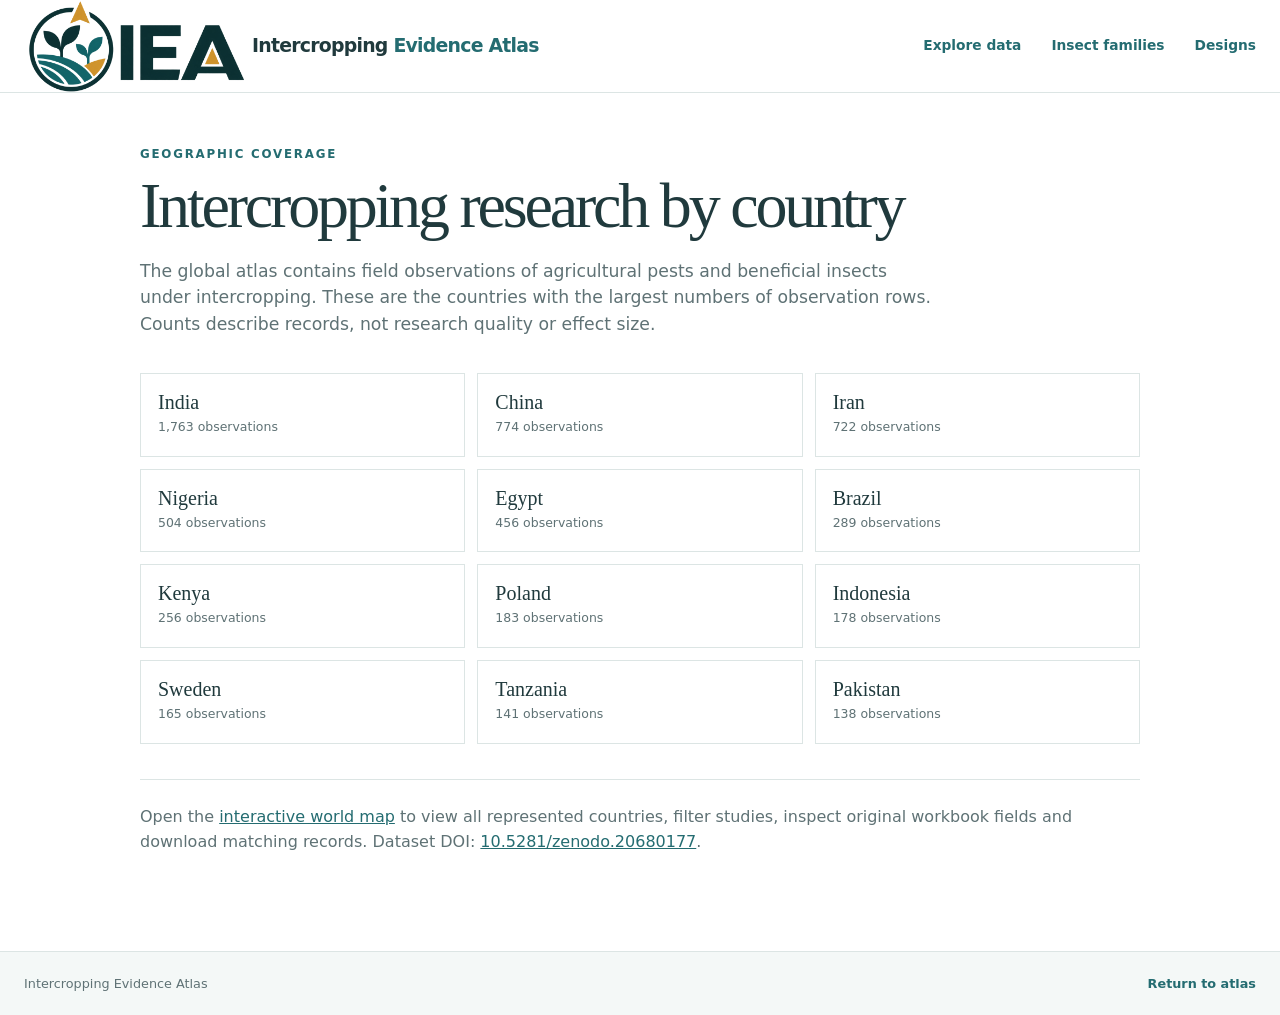
==== topics/countries.html @ 12a6d49b "Add analytics SEO citations and search verification" ====
<!doctype html><html lang="en"><head><meta charset="utf-8"><meta name="viewport" content="width=device-width,initial-scale=1">
<title>Intercropping Research by Country | Evidence Atlas</title><meta name="description" content="Explore global intercropping and insect-abundance observations by country, including India, China, Iran, Nigeria, Egypt, Brazil and Kenya."><meta name="robots" content="index,follow,max-image-preview:large"><meta name="google-analytics-id" content=""><link rel="canonical" href="https://adrijaeco.github.io/Intercropping/topics/countries.html"><link rel="icon" href="../assets/iea-logo.png"><link rel="stylesheet" href="../style.css"></head>
<body><header class="top"><div class="shell top-inner"><a class="brand" href="../"><img src="../assets/iea-logo.png" alt=""><span class="brand-name">Intercropping <em>Evidence Atlas</em></span></a><nav><a href="../#explore">Explore data</a><a href="insect-families.html">Insect families</a><a href="intercropping-designs.html">Designs</a></nav></div></header>
<main class="shell topic-page"><p class="eyebrow">GEOGRAPHIC COVERAGE</p><h1>Intercropping research by country</h1><p class="lead">The global atlas contains field observations of agricultural pests and beneficial insects under intercropping. These are the countries with the largest numbers of observation rows. Counts describe records, not research quality or effect size.</p>
<div class="topic-grid">
<a class="topic-card" href="../?country=India#explore"><strong>India</strong><span>1,763 observations</span></a><a class="topic-card" href="../?country=China#explore"><strong>China</strong><span>774 observations</span></a><a class="topic-card" href="../?country=Iran#explore"><strong>Iran</strong><span>722 observations</span></a><a class="topic-card" href="../?country=Nigeria#explore"><strong>Nigeria</strong><span>504 observations</span></a><a class="topic-card" href="../?country=Egypt#explore"><strong>Egypt</strong><span>456 observations</span></a><a class="topic-card" href="../?country=Brazil#explore"><strong>Brazil</strong><span>289 observations</span></a><a class="topic-card" href="../?country=Kenya#explore"><strong>Kenya</strong><span>256 observations</span></a><a class="topic-card" href="../?country=Poland#explore"><strong>Poland</strong><span>183 observations</span></a><a class="topic-card" href="../?country=Indonesia#explore"><strong>Indonesia</strong><span>178 observations</span></a><a class="topic-card" href="../?country=Sweden#explore"><strong>Sweden</strong><span>165 observations</span></a><a class="topic-card" href="../?country=Tanzania#explore"><strong>Tanzania</strong><span>141 observations</span></a><a class="topic-card" href="../?country=Pakistan#explore"><strong>Pakistan</strong><span>138 observations</span></a>
</div><p class="topic-note">Open the <a href="../#explore">interactive world map</a> to view all represented countries, filter studies, inspect original workbook fields and download matching records. Dataset DOI: <a href="https://doi.org/10.5281/zenodo.20680177">10.5281/zenodo.20680177</a>.</p></main><footer><div class="shell"><span>Intercropping Evidence Atlas</span><div class="curator"><a href="../">Return to atlas</a></div></div></footer><script src="../analytics.js" defer></script></body></html>
---- style.css ----
:root{--ink:#203a3d;--soft:#5f7275;--line:#dce5e4;--teal:#246c71;--pest:#dc7657;--beneficial:#3e9790;--other:#9aa8a9}
*{box-sizing:border-box}
html{scroll-behavior:smooth}
body{margin:0;background:white;color:var(--ink);font:16px/1.55 system-ui,-apple-system,Segoe UI,sans-serif}
button,input,select{font:inherit}
a{color:var(--teal)}
.shell{width:min(1420px,calc(100% - 48px));margin:auto}
.top{border-bottom:1px solid var(--line);background:white}
.top-inner{display:flex;justify-content:space-between;align-items:center;min-height:68px;gap:20px}
.brand{display:flex;align-items:center;gap:8px;text-decoration:none;color:var(--ink);font-weight:800;letter-spacing:-.04em;font-size:1.18rem}
.brand img{display:block;width:220px;height:92px;object-fit:contain}
.brand-name{white-space:nowrap}
.brand-name em{color:var(--teal);font-style:normal}
nav{display:flex;gap:30px}
nav a{text-decoration:none;font-size:.86rem;font-weight:700}
.intro{padding:48px 0 34px;max-width:890px}
.eyebrow{font-size:.74rem;color:var(--teal);font-weight:850;letter-spacing:.15em;margin:0 0 9px}
.intro h1{font:400 clamp(2.65rem,5vw,5.4rem)/1.04 Georgia,serif;letter-spacing:-.055em;margin:0 0 19px}
.intro h1 em{color:var(--teal);font-weight:400}
.intro>p:last-child{max-width:740px;color:var(--soft);font-size:1.08rem;margin:0}
.seo-intro{max-width:1000px;padding-bottom:28px}
.seo-intro>p:not(.eyebrow){max-width:850px;color:var(--soft);font-size:1.08rem;margin:0}
.topic-links{display:flex;flex-wrap:wrap;gap:9px;list-style:none;margin:22px 0 0;padding:0}
.topic-links a{display:block;border:1px solid var(--line);border-radius:999px;padding:7px 13px;text-decoration:none;font-size:.82rem;font-weight:750}
.summary{display:grid;grid-template-columns:repeat(4,1fr);border-top:1px solid var(--ink);border-bottom:1px solid var(--line);margin:5px 0 44px}
.summary div{padding:17px 24px 19px;border-right:1px solid var(--line)}
.summary div:first-child{padding-left:0}
.summary div:last-child{border:0}
.summary strong{display:block;font:400 2.3rem Georgia,serif;line-height:1.1;color:var(--teal)}
.summary span{font-size:.82rem;color:var(--soft)}
.section-head{display:flex;justify-content:space-between;align-items:end;gap:30px;margin-bottom:22px}
.section-head h2,.about h2{font:400 2.25rem/1.1 Georgia,serif;letter-spacing:-.04em;margin:0 0 7px}
.section-head p:not(.eyebrow){color:var(--soft);margin:0}
.legend{display:flex;gap:17px;flex-wrap:wrap;font-size:.78rem;color:var(--soft);white-space:nowrap}
.legend span{display:flex;align-items:center;gap:6px}
.legend i{width:10px;height:10px;border-radius:50%;display:inline-block}
.legend .pest{background:var(--pest)}
.legend .beneficial{background:var(--beneficial)}
.legend .other{background:var(--other)}
.filters{display:grid;grid-template-columns:repeat(4,minmax(120px,1fr)) minmax(180px,1.3fr) auto;gap:11px;align-items:end;margin-bottom:15px}
.filters label,.group-select{display:flex;flex-direction:column;gap:5px;color:#4d6668;font-size:.78rem;font-weight:750}
.filters select,.filters input,.group-select select{border:1px solid #cbd8d8;background:white;color:var(--ink);border-radius:4px;min-height:43px;padding:9px;max-width:100%;font-size:.88rem}
.filters button,.secondary,.primary,.group-card button{min-height:43px;border:1px solid var(--teal);border-radius:4px;padding:9px 14px;background:white;color:var(--teal);font-weight:750;font-size:.82rem;cursor:pointer;text-decoration:none;display:inline-flex;align-items:center;justify-content:center}
.primary,.group-card button.primary{background:var(--teal);color:white}
.filters button:hover,.secondary:hover,.group-card button:hover{background:#edf6f5}
.primary:hover,.group-card button.primary:hover{background:#194f53}
.plot-layout{display:grid;grid-template-columns:minmax(0,1.65fr) minmax(320px,.72fr);gap:15px;align-items:stretch}
.plot-card,.detail-card{border:1px solid var(--line);border-radius:5px;background:white;min-width:0}
.plot-card{padding:17px}
.plot-meta,.detail-top{display:flex;justify-content:space-between;gap:10px;align-items:center}
.plot-meta strong{font-size:.92rem}
.plot-meta span,.plot-axis{font-size:.75rem;color:var(--soft)}
.canvas-wrap{position:relative;margin-top:14px;background:#f8fbfa;border:1px solid #e5eeeb}
.canvas-wrap canvas{display:block;width:100%;height:auto;cursor:crosshair}
.tooltip{position:absolute;background:var(--ink);color:white;border-radius:3px;padding:7px 9px;pointer-events:none;max-width:260px;font-size:.72rem;line-height:1.35;z-index:2}
.plot-axis{display:flex;justify-content:space-between;margin-top:9px}
.detail-card{padding:20px;max-height:580px;overflow:auto}
.detail-top .eyebrow{margin:0}
.detail-top span{font-size:.72rem;color:var(--soft)}
.detail-card h3{font:400 1.35rem/1.23 Georgia,serif;margin:15px 0 7px}
.muted{color:var(--soft)}
#detail-subtitle{font-size:.82rem;margin:0 0 14px}
.highlights{display:grid;grid-template-columns:1fr 1fr;gap:8px;margin-bottom:13px}
.highlights div{background:#f3f8f6;padding:8px}
.highlights small{display:block;color:var(--soft);font-size:.69rem}
.highlights strong{font-size:.81rem}
#detail-doi{font-size:.78rem;font-weight:750}
.detail-card details{border-top:1px solid var(--line);margin-top:18px;padding-top:12px}
.detail-card summary{font-size:.82rem;font-weight:800;cursor:pointer}
.fields{margin-top:10px}
.fields div{display:grid;grid-template-columns:45% 55%;gap:7px;padding:6px 0;border-bottom:1px solid #edf0ef;font-size:.73rem;overflow-wrap:anywhere}
.fields dt{color:var(--soft)}
.fields dd{margin:0;font-weight:600}
.data-actions{display:flex;align-items:center;gap:10px;flex-wrap:wrap;padding:15px 0 0}
.data-actions p{font-size:.84rem;color:var(--soft);margin:0 auto 0 0}
.groups{padding:75px 0 65px}
.group-select select{min-width:205px}
.group-list{display:grid;grid-template-columns:repeat(3,1fr);gap:10px}
.group-card{border:1px solid var(--line);padding:17px;min-width:0}
.group-card h3{margin:0;font:400 1.16rem Georgia,serif;overflow-wrap:anywhere}
.group-card p{margin:4px 0 13px;color:var(--soft);font-size:.77rem}
.group-actions{display:flex;gap:8px}
.group-card button{min-height:34px;padding:5px 10px;font-size:.75rem}
.group-diagrams{margin:0 0 18px}
.group-diagrams figure{margin:0;border:1px solid var(--line);border-radius:7px;overflow:hidden;background:#faf8f1}
.group-diagrams img{display:block;width:100%;height:auto}
.group-diagrams figcaption{display:flex;align-items:baseline;gap:12px;padding:12px 16px;border-top:1px solid var(--line)}
.group-diagrams figcaption strong{font:400 1.15rem Georgia,serif}
.group-diagrams figcaption span{font-size:.78rem;color:var(--soft)}
.about{border-top:1px solid var(--line);padding:54px 0 75px}
.about-cols{display:grid;grid-template-columns:1fr 1fr;gap:45px;max-width:1080px;color:#52676a}
.about-cols p{margin:11px 0}
.source{font-size:.8rem;color:var(--soft);margin-top:24px}
footer{background:#f4f8f7;border-top:1px solid var(--line);padding:22px 0;color:var(--soft);font-size:.8rem}
button:focus-visible,a:focus-visible,select:focus-visible,input:focus-visible,canvas:focus-visible{outline:3px solid #7bb8ac;outline-offset:2px}
@media(max-width:1100px){.filters{grid-template-columns:repeat(3,1fr)}
.plot-layout{grid-template-columns:1fr}
.detail-card{max-height:none}
.group-list{grid-template-columns:repeat(2,1fr)}
}
@media(max-width:650px){.shell{width:calc(100% - 28px)}
.top-inner{flex-direction:column;align-items:start;padding:14px 0}
.brand{flex-direction:column;align-items:start;gap:3px}
.brand img{width:180px;height:75px}
.brand-name{font-size:1rem}
.top nav{gap:16px}
.intro{padding-top:33px}
.intro h1{font-size:2.65rem}
.summary{grid-template-columns:repeat(2,1fr)}
.summary div{padding:15px!important;border-bottom:1px solid var(--line)}
.section-head{flex-direction:column;align-items:start}
.filters{grid-template-columns:repeat(2,minmax(0,1fr))}
.filters .search-filter,.filters button{grid-column:span 2}
.plot-axis span{display:none}
.group-list,.about-cols{grid-template-columns:1fr}
.data-actions{align-items:stretch}
.data-actions p{width:100%}
}

.record-nav{display:flex;align-items:center;justify-content:space-between;gap:7px;margin:17px 0 0}
.record-nav button{border:1px solid var(--line);background:white;color:var(--teal);border-radius:4px;padding:6px 8px;font-size:.73rem;font-weight:750;cursor:pointer}
.record-nav button:disabled{opacity:.4;cursor:default}
.record-nav span{font-size:.72rem;color:var(--soft);text-align:center}
.size-legend{display:flex;align-items:center;gap:16px;min-height:47px;border-top:1px solid var(--line);margin-top:9px;padding-top:9px;font-size:.74rem;color:var(--soft)}
.size-legend strong{font-size:.72rem;color:var(--ink)}
.size-legend span{display:flex;align-items:center;gap:6px}
.size-legend i{display:inline-block;border-radius:50%;background:#657879;flex:none}
.article-download{display:block;width:100%;margin:16px 0 0;background:var(--teal);color:white;border:0;border-radius:4px;padding:9px 12px;font-size:.78rem;font-weight:750;cursor:pointer}
.article-download:disabled{opacity:.4;cursor:default}
/* Map-first layout */
.explore{padding-top:32px}
.explore .section-head h1,.explore .section-head h2{font:400 clamp(2.2rem,4vw,3.5rem)/1.08 Georgia,serif;letter-spacing:-.045em;margin:0 0 7px}
.explore .section-head p{max-width:750px}
.plot-layout{display:block}
.plot-card{width:100%}
.canvas-wrap canvas{touch-action:none;cursor:grab}
.canvas-wrap canvas.dragging{cursor:grabbing}
.map-controls{display:flex;align-items:center;gap:8px}
.map-controls span{margin-right:10px}
.map-controls button{background:white;border:1px solid var(--line);border-radius:4px;color:var(--teal);font-weight:800;min-width:32px;height:32px;cursor:pointer}
.map-controls button:hover{background:#edf6f5}
.detail-backdrop{position:fixed;inset:0;z-index:40;background:rgba(16,40,42,.5)}
.detail-backdrop[hidden]{display:none}
.detail-card{display:none;position:fixed;z-index:41;right:0;top:0;bottom:0;width:min(520px,100%);max-height:none;border:0;border-radius:0;box-shadow:-10px 0 35px rgba(22,52,54,.16);padding:30px;overflow:auto}
.detail-card.open{display:block}
.close-detail{float:right;background:transparent;border:0;color:var(--ink);font-size:1.7rem;line-height:1;cursor:pointer;margin:-4px -5px 10px 8px}
.contribute{border-top:1px solid var(--line);padding:46px 0;display:flex;align-items:center;justify-content:space-between;gap:25px}
.citation{border-top:1px solid var(--line);padding:54px 0}
.citation .section-head{max-width:900px}
.citation-grid{display:grid;grid-template-columns:1fr 1fr;gap:14px}
.citation-grid article{border:1px solid var(--line);padding:20px}
.citation-grid h3{font:400 1.25rem Georgia,serif;margin:0 0 10px}
.citation-grid p{color:#435d60;margin:0 0 16px}
.bibtex{border:1px solid var(--line);margin-top:14px;padding:16px 20px}
.bibtex summary{cursor:pointer;font-weight:800}
.bibtex pre{white-space:pre-wrap;overflow-wrap:anywhere;background:#f3f8f6;padding:14px;font:13px/1.55 ui-monospace,SFMono-Regular,Consolas,monospace}
.citation-guidance{max-width:950px;color:var(--soft);margin:18px 0 0}
.copy-status{min-height:1.5em;color:var(--teal);font-size:.85rem;font-weight:700}
.contribute h2{font:400 2rem Georgia,serif;letter-spacing:-.04em;margin:0 0 5px}
.contribute p:last-child{margin:0;color:var(--soft)}
footer .shell{display:flex;justify-content:space-between;gap:15px}
.curator{display:flex;align-items:center;gap:14px;flex-wrap:wrap}
.curator a{text-decoration:none;font-weight:700}
@media(max-width:650px){.explore{padding-top:24px}
.map-controls{flex-wrap:wrap}
.map-controls span{width:100%}
.detail-card{padding:21px}
.contribute{align-items:start;flex-direction:column}
.plot-meta{align-items:start}
}


.contribute{align-items:start;display:grid;grid-template-columns:minmax(240px,.55fr) minmax(0,1fr);gap:45px}
.contribute>div{max-width:370px}
.contribution-form{display:grid;grid-template-columns:repeat(2,minmax(0,1fr));gap:14px}
.contribution-form label{display:flex;flex-direction:column;gap:5px;color:#4d6668;font-size:.88rem;font-weight:700}
.contribution-form .wide{grid-column:1/-1}
.contribution-form input,.contribution-form textarea{width:100%;border:1px solid #cbd8d8;background:white;color:var(--ink);border-radius:4px;padding:10px 12px;font-size:1rem;min-height:44px}
.contribution-form textarea{resize:vertical}
.form-actions{display:flex;align-items:center;gap:15px;flex-wrap:wrap}
.form-actions span{color:var(--soft);font-size:.83rem}
.boundary-note{color:#9d594b}
@media(max-width:900px){.contribute{grid-template-columns:1fr;gap:22px}
.citation-grid{grid-template-columns:1fr}
}
@media(max-width:650px){.contribution-form{grid-template-columns:1fr}
.contribution-form label{grid-column:1/-1}
}


.design-line{padding:10px 12px;background:#f3f8f6;font-size:.84rem;line-height:1.55;margin:0 0 12px}
.abundance-chart{padding:12px 0 16px;border-top:1px solid var(--line);border-bottom:1px solid var(--line);margin:16px 0}
.abundance-chart h4{font-size:.94rem;margin:0 0 2px}
.abundance-chart p{font-size:.76rem;color:var(--soft);margin:0 0 12px}
.abundance-row{display:grid;grid-template-columns:135px minmax(80px,1fr) 80px;align-items:center;gap:7px;margin:9px 0;font-size:.76rem}
.abundance-row>span{overflow-wrap:anywhere}
.abundance-row strong{text-align:right;overflow-wrap:anywhere}
.abundance-track{height:13px;background:#eef3f2;border-radius:2px}
.abundance-track i{height:100%;display:block;background:#9aa8a9;border-radius:2px}
.abundance-track i.intercrop-bar{background:var(--teal)}
.abundance-chart small{display:block;color:var(--soft);line-height:1.4;margin-top:10px}
.faq{border-top:1px solid var(--line);padding:54px 0}
.faq h2{font:400 2rem Georgia,serif;margin:0 0 18px}
.faq-items{max-width:850px}
.faq-items details{border-bottom:1px solid var(--line);padding:12px 0}
.faq-items summary{cursor:pointer;font-weight:700}
.faq-items p{color:var(--soft);margin:9px 0}
.comment-form{max-width:850px;display:grid;gap:12px;margin-top:27px}
.comment-form label{display:grid;gap:5px;font-weight:700;font-size:.88rem}
.comment-form input,.comment-form textarea{border:1px solid #cbd8d8;border-radius:4px;padding:10px 12px;font:inherit}
.comment-form button{justify-self:start}
.comment-form span{color:var(--soft);font-size:.85rem}
.consent-banner{position:fixed;z-index:80;left:20px;right:20px;bottom:20px;margin:auto;max-width:780px;display:flex;align-items:center;justify-content:space-between;gap:20px;padding:17px 20px;background:white;border:1px solid var(--line);border-radius:7px;box-shadow:0 8px 32px rgba(22,52,54,.2)}
.consent-banner p{margin:0;color:var(--soft);font-size:.85rem}
.consent-banner strong{color:var(--ink)}
.consent-banner>div{display:flex;gap:8px;flex:none}
.topic-page{max-width:1000px;padding:52px 0 80px}
.topic-page h1{font:400 clamp(2.5rem,5vw,4.8rem)/1.05 Georgia,serif;letter-spacing:-.05em;margin:0 0 18px}
.topic-page .lead{max-width:800px;color:var(--soft);font-size:1.08rem}
.topic-grid{display:grid;grid-template-columns:repeat(3,1fr);gap:12px;margin:35px 0}
.topic-card{border:1px solid var(--line);padding:17px;text-decoration:none;color:var(--ink)}
.topic-card strong{display:block;font:400 1.25rem Georgia,serif}
.topic-card span{font-size:.78rem;color:var(--soft)}
.topic-note{border-top:1px solid var(--line);padding-top:25px;color:var(--soft)}
@media(max-width:650px){.abundance-row{grid-template-columns:105px minmax(60px,1fr) 66px}
.top nav{flex-wrap:wrap}
.group-diagrams figcaption{display:grid;gap:3px}
footer .shell{flex-direction:column}
.curator{gap:9px 14px}
.consent-banner{align-items:stretch;flex-direction:column;bottom:10px;left:10px;right:10px}
.consent-banner>div{justify-content:flex-end}
.topic-grid{grid-template-columns:1fr}
}
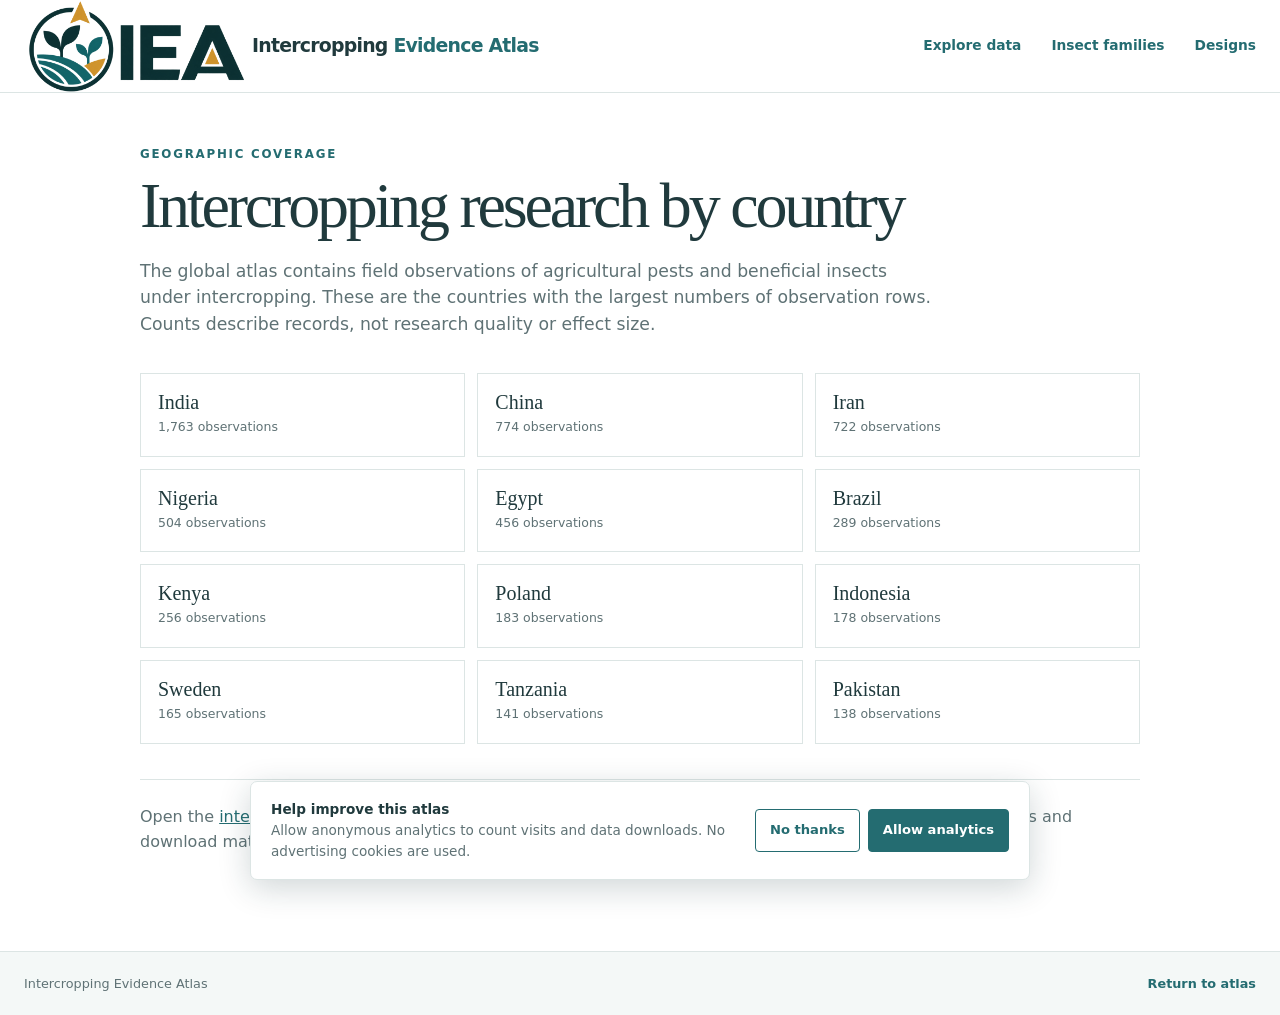
==== commit d4db7c78: "Activate Google Analytics" ====
--- a/topics/countries.html
+++ b/topics/countries.html
@@ -1,5 +1,5 @@
 <!doctype html><html lang="en"><head><meta charset="utf-8"><meta name="viewport" content="width=device-width,initial-scale=1">
-<title>Intercropping Research by Country | Evidence Atlas</title><meta name="description" content="Explore global intercropping and insect-abundance observations by country, including India, China, Iran, Nigeria, Egypt, Brazil and Kenya."><meta name="robots" content="index,follow,max-image-preview:large"><meta name="google-analytics-id" content=""><link rel="canonical" href="https://adrijaeco.github.io/Intercropping/topics/countries.html"><link rel="icon" href="../assets/iea-logo.png"><link rel="stylesheet" href="../style.css"></head>
+<title>Intercropping Research by Country | Evidence Atlas</title><meta name="description" content="Explore global intercropping and insect-abundance observations by country, including India, China, Iran, Nigeria, Egypt, Brazil and Kenya."><meta name="robots" content="index,follow,max-image-preview:large"><meta name="google-analytics-id" content="G-K36DTP7GPX"><link rel="canonical" href="https://adrijaeco.github.io/Intercropping/topics/countries.html"><link rel="icon" href="../assets/iea-logo.png"><link rel="stylesheet" href="../style.css"></head>
 <body><header class="top"><div class="shell top-inner"><a class="brand" href="../"><img src="../assets/iea-logo.png" alt=""><span class="brand-name">Intercropping <em>Evidence Atlas</em></span></a><nav><a href="../#explore">Explore data</a><a href="insect-families.html">Insect families</a><a href="intercropping-designs.html">Designs</a></nav></div></header>
 <main class="shell topic-page"><p class="eyebrow">GEOGRAPHIC COVERAGE</p><h1>Intercropping research by country</h1><p class="lead">The global atlas contains field observations of agricultural pests and beneficial insects under intercropping. These are the countries with the largest numbers of observation rows. Counts describe records, not research quality or effect size.</p>
 <div class="topic-grid">
